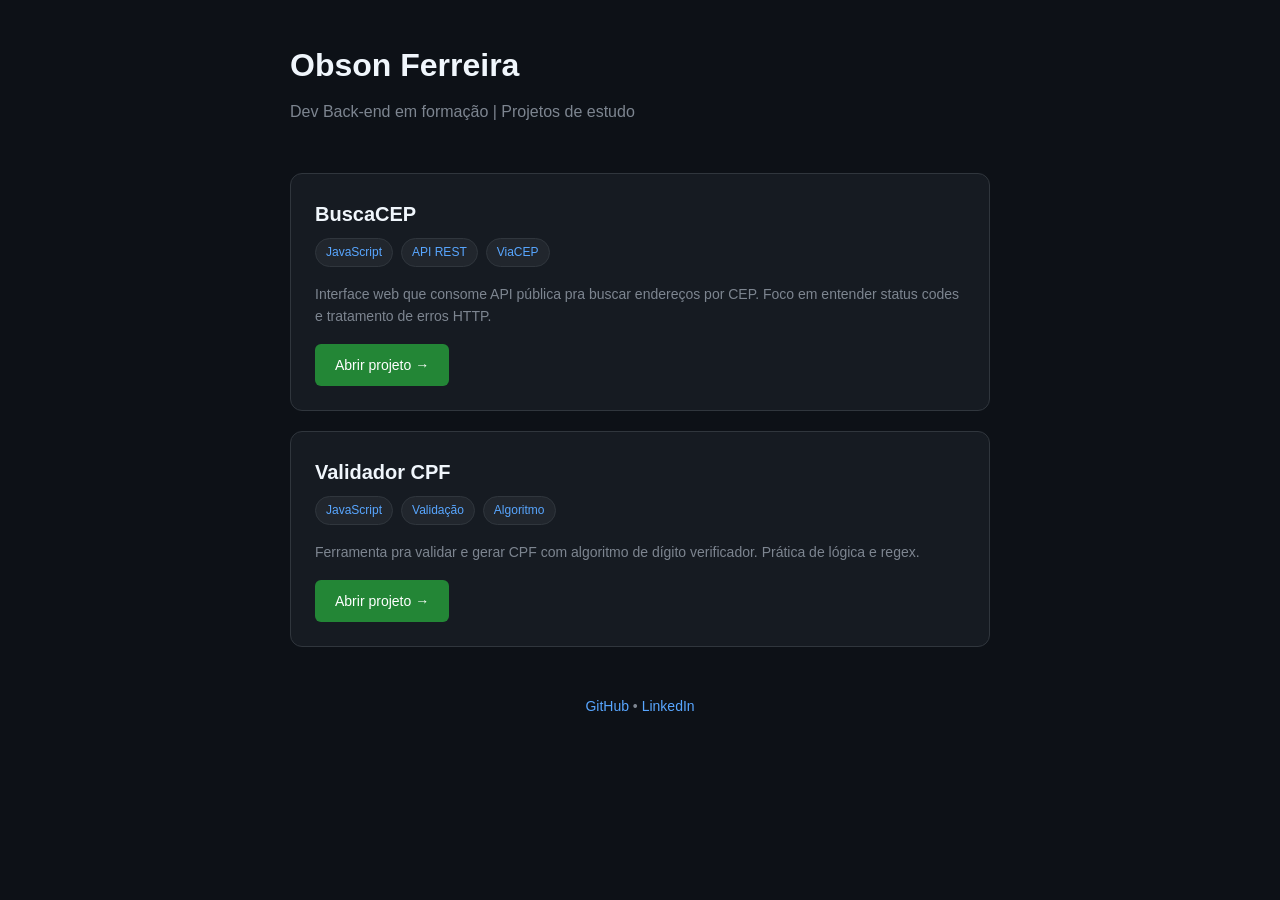
==== index.html @ b4503da4 "Update index.html" ====
<!DOCTYPE html>
<html lang="pt-BR">

<head>
    <meta charset="UTF-8">
    <meta name="viewport" content="width=device-width, initial-scale=1.0">
    <title>Obson Ferreira - Projetos</title>
    <style>
        * {
            margin: 0;
            padding: 0;
            box-sizing: border-box;
        }

        body {
            font-family: -apple-system, BlinkMacSystemFont, 'Segoe UI', sans-serif;
            background: #0d1117;
            color: #e6edf3;
            line-height: 1.6;
            padding: 40px 20px;
        }

        .container {
            max-width: 700px;
            margin: 0 auto;
        }

        header {
            margin-bottom: 48px;
        }

        h1 {
            font-size: 32px;
            margin-bottom: 8px;
            color: #f0f6fc;
        }

        .subtitle {
            color: #7d8590;
            font-size: 16px;
        }

        .projeto {
            background: #161b22;
            border: 1px solid #30363d;
            border-radius: 12px;
            padding: 24px;
            margin-bottom: 20px;
            transition: border-color 0.2s;
        }

        .projeto:hover {
            border-color: #58a6ff;
        }

        .projeto h2 {
            font-size: 20px;
            margin-bottom: 8px;
            color: #f0f6fc;
        }

        .projeto p {
            color: #7d8590;
            margin-bottom: 16px;
            font-size: 14px;
        }

        .tags {
            display: flex;
            gap: 8px;
            margin-bottom: 16px;
            flex-wrap: wrap;
        }

        .tag {
            background: #21262d;
            color: #58a6ff;
            padding: 4px 10px;
            border-radius: 20px;
            font-size: 12px;
            border: 1px solid #30363d;
        }

        .btn {
            display: inline-block;
            background: #238636;
            color: white;
            padding: 10px 20px;
            border-radius: 6px;
            text-decoration: none;
            font-weight: 500;
            font-size: 14px;
            transition: background 0.2s;
        }

        .btn:hover {
            background: #2ea043;
        }

        footer {
            margin-top: 48px;
            text-align: center;
            color: #7d8590;
            font-size: 14px;
        }

        footer a {
            color: #58a6ff;
            text-decoration: none;
        }

        footer a:hover {
            text-decoration: underline;
        }
    </style>
</head>

<body>
    <div class="container">
        <header>
            <h1>Obson Ferreira</h1>
            <p class="subtitle">Dev Back-end em formação | Projetos de estudo</p>
        </header>

        <div class="projeto">
            <h2>BuscaCEP</h2>
            <div class="tags">
                <span class="tag">JavaScript</span>
                <span class="tag">API REST</span>
                <span class="tag">ViaCEP</span>
            </div>
            <p>Interface web que consome API pública pra buscar endereços por CEP. Foco em entender status codes e
                tratamento de erros HTTP.</p>
            <a href="./js-api-busca-cep/" class="btn">Abrir projeto →</a>
        </div>

        <div class="projeto">
            <h2>Validador CPF</h2>
            <div class="tags">
                <span class="tag">JavaScript</span>
                <span class="tag">Validação</span>
                <span class="tag">Algoritmo</span>
            </div>
            <p>Ferramenta pra validar e gerar CPF com algoritmo de dígito verificador. Prática de lógica e regex.</p>
            <a href="./js-cpf-senha-tools/web/" class="btn">Abrir projeto →</a>
        </div>

        <footer>
            <a href="https://github.com/obsonferreira" target="_blank">GitHub</a> •
            <a href="https://www.linkedin.com/in/obsonpereira" target="_blank">LinkedIn</a>
        </footer>
    </div>
</body>

</html>
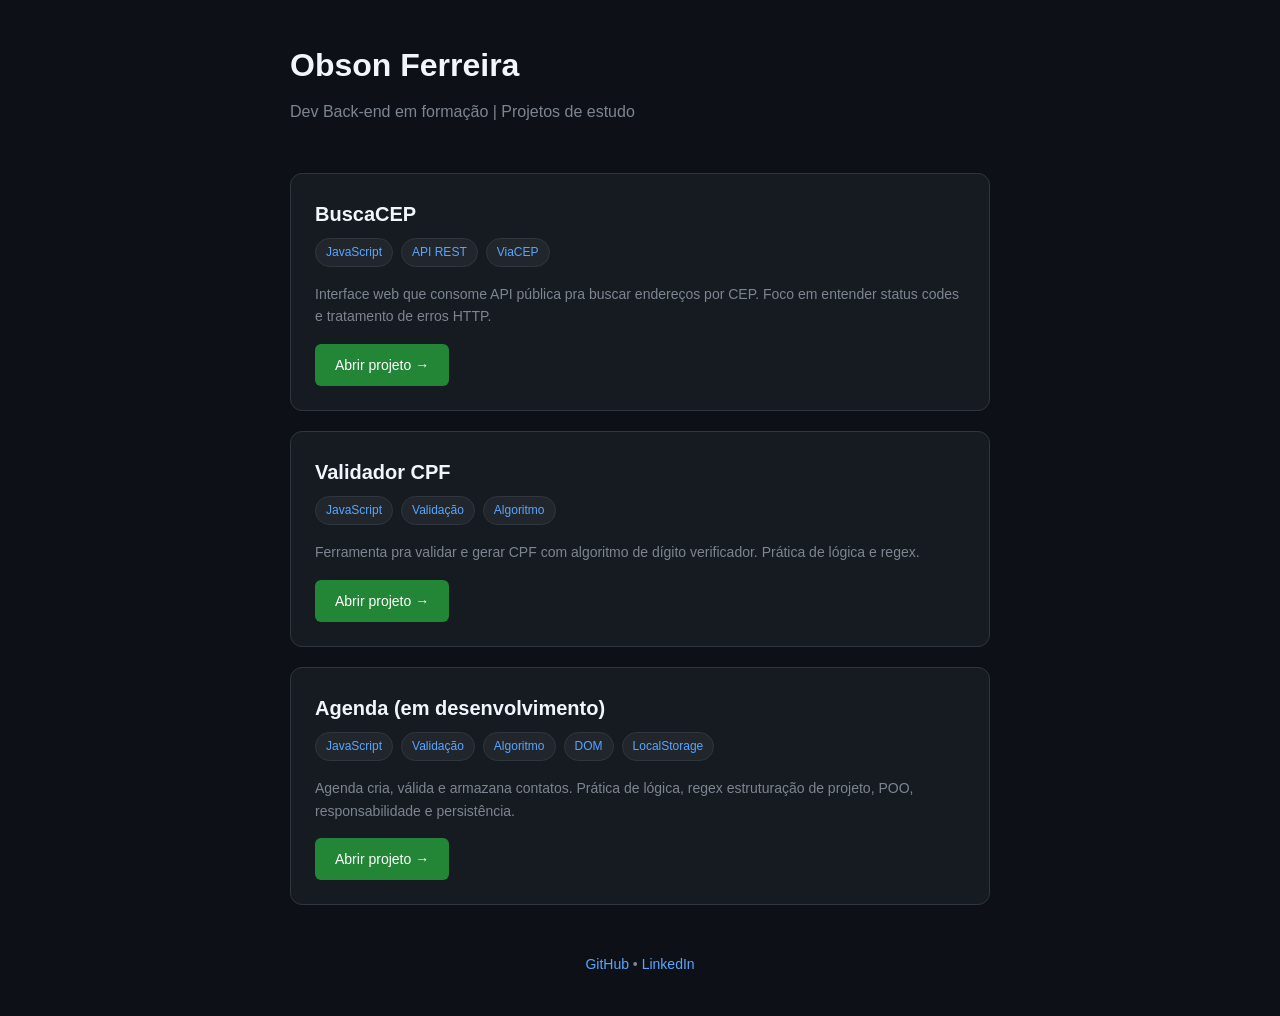
==== commit d3cd0ce3: "Add 'Agenda' project section to index.html modificações, adicionando projeto agenda no portifolio." ====
--- a/index.html
+++ b/index.html
@@ -145,9 +145,22 @@
             <a href="./js-cpf-senha-tools/web/" class="btn">Abrir projeto →</a>
         </div>
 
+        <div class="projeto">
+            <h2>Agenda (em desenvolvimento)</h2>
+            <div class="tags">
+                <span class="tag">JavaScript</span>
+                <span class="tag">Validação</span>
+                <span class="tag">Algoritmo</span>
+                <span class="tag">DOM</span>
+                <span class="tag">LocalStorage</span>
+            </div>
+            <p>Agenda cria, válida e armazana contatos. Prática de lógica, regex estruturação de projeto, POO, responsabilidade e persistência.</p>
+            <a href="./js-agenda/interface/index.html" class="btn">Abrir projeto →</a>
+        </div>
+
         <footer>
             <a href="https://github.com/obsonferreira" target="_blank">GitHub</a> •
-            <a href="https://www.linkedin.com/in/obsonpereira" target="_blank">LinkedIn</a>
+            <a href="https://br.linkedin.com/in/obsonpereira" target="_blank">LinkedIn</a>
         </footer>
     </div>
 </body>
